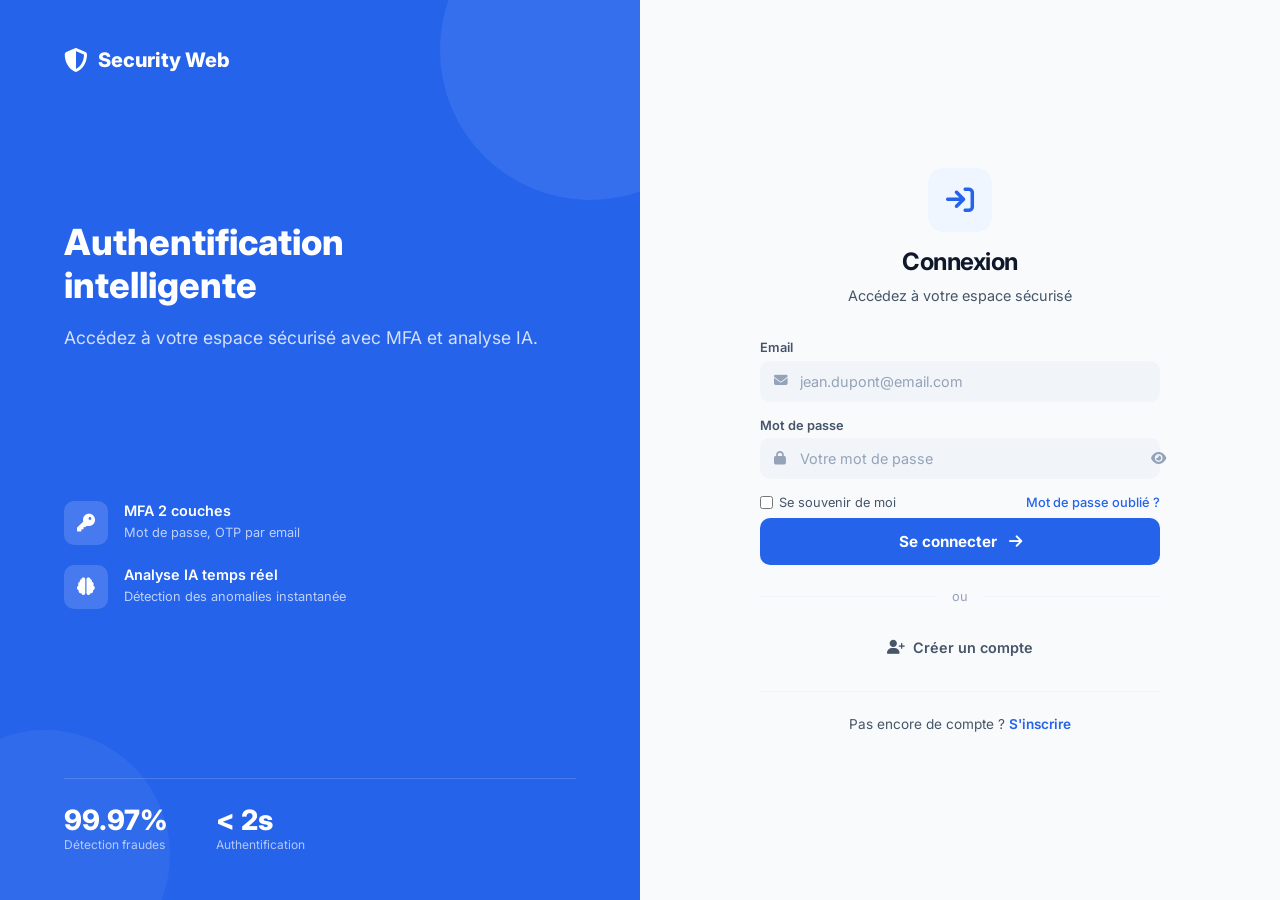
==== ai-analysis.html @ d11c5139 "premier commit" ====
<!DOCTYPE html>
<html lang="fr">
<head>
    <meta charset="UTF-8">
    <meta name="viewport" content="width=device-width, initial-scale=1.0">
    <title>Analyse IA - Security Web</title>
    <link rel="stylesheet" href="css/style.css">
    <link href="https://fonts.googleapis.com/css2?family=Inter:wght@300;400;500;600;700;800&display=swap" rel="stylesheet">
    <link rel="stylesheet" href="https://cdnjs.cloudflare.com/ajax/libs/font-awesome/6.4.0/css/all.min.css">
    <style>
        .main-content{min-height:100vh;background:var(--bg)}
        .page-header{padding:2rem 1.5rem;max-width:1200px;margin:0 auto;display:flex;justify-content:space-between;align-items:flex-start;flex-wrap:wrap;gap:1rem}
        .header-left{flex:1}
        .header-right{display:flex;align-items:center;gap:1rem}
        .page-header h1{font-size:1.75rem;margin-bottom:0.5rem}
        .page-header p{color:var(--text-soft);font-size:0.95rem}
        .user-badge{display:flex;align-items:center;gap:0.5rem;padding:0.5rem 1rem;background:var(--bg-card);border-radius:var(--radius);font-size:0.85rem;color:var(--text-soft)}
        .user-badge i{color:var(--blue-600)}
        .analysis-container{padding:0 1.5rem 2rem;max-width:1200px;margin:0 auto}
        .analysis-grid{display:grid;grid-template-columns:repeat(2,1fr);gap:1.5rem;margin-bottom:2rem}
        .analysis-card{background:var(--bg-card);border-radius:var(--radius-lg);padding:1.5rem;box-shadow:var(--shadow-sm)}
        .analysis-card h3{font-size:1.1rem;margin-bottom:1rem;display:flex;align-items:center;gap:0.5rem}
        .analysis-card h3 i{color:var(--blue-600)}
        .btn-analyze{width:100%;padding:0.75rem;background:var(--blue-600);color:#fff;border:none;border-radius:var(--radius);cursor:pointer;font-weight:600;display:flex;align-items:center;justify-content:center;gap:0.5rem;transition:all 0.2s ease}
        .btn-analyze:hover{background:var(--blue-700)}
        .btn-analyze:disabled{background:var(--text-xs);cursor:not-allowed}
        .results-area{padding:0}
        .empty-state{text-align:center;padding:3rem;color:var(--text-soft)}
        .modal{display:none;position:fixed;top:0;left:0;right:0;bottom:0;background:rgba(0,0,0,0.5);z-index:1000;align-items:center;justify-content:center;padding:1rem}
        .modal.active{display:flex}
        .modal-content{background:var(--bg-card);border-radius:var(--radius-lg);padding:1.5rem;max-width:500px;width:100%;max-height:80vh;overflow-y:auto}
        .modal-header{display:flex;justify-content:space-between;align-items:center;margin-bottom:1rem}
        .modal-header h3{font-size:1.1rem;margin:0}
        .modal-close{background:none;border:none;font-size:1.5rem;cursor:pointer;color:var(--text-soft)}
        .modal-body{white-space:pre-wrap;line-height:1.6;color:var(--text)}
        @media(min-width:769px){
            .modal{display:none}
        }
        .empty-state i{font-size:3rem;margin-bottom:1rem;opacity:0.5}
        .spinner{display:inline-block;width:16px;height:16px;border:2px solid rgba(255,255,255,0.3);border-radius:50%;border-top-color:#fff;animation:spin 1s linear infinite}
        @keyframes spin{to{transform:rotate(360deg)}}
        @media(max-width:768px){
            .page-header{flex-direction:column;align-items:flex-start}
            .header-right{width:100%;justify-content:space-between}
            .analysis-grid{grid-template-columns:1fr}
        }
        @media(max-width:600px){
            .user-badge span{display:none}
        }
    </style>
</head>
<body class="has-nav">

    <nav class="nav">
        <div class="nav-inner">
            <div class="nav-logo">
                <i class="fa-solid fa-shield-halved"></i> Security Web
            </div>
            <div class="nav-links">
                <a href="dashboard.html" class="nav-link" id="nav-dashboard"><i class="fa-solid fa-house"></i> Dashboard</a>
                <a href="auth-logs.html" class="nav-link" id="nav-logs"><i class="fa-solid fa-clock-rotate-left"></i> Logs</a>
                <a href="ai-analysis.html" class="nav-link active" id="nav-ai"><i class="fa-solid fa-brain"></i> Analyse IA</a>
                <a href="profile.html" class="nav-link" id="nav-profile"><i class="fa-solid fa-user-pen"></i> Profil</a>
            </div>
            <div class="nav-user" style="display:flex;align-items:center;gap:1rem;">
                <span class="nav-email" id="navUserEmail"></span>
                <button onclick="logout()" class="btn btn-ghost btn-sm" style="color:var(--red);"><i class="fa-solid fa-arrow-right-from-bracket"></i></button>
            </div>
        </div>
    </nav>

    <main class="main-content">
        <div class="page-header">
            <div class="header-left">
                <h1><i class="fa-solid fa-brain" style="color:var(--blue-600);"></i> Analyse IA</h1>
                <p>Détection d'anomalies et prédictions de menaces par intelligence artificielle</p>
            </div>
            <div class="header-right">
                <div class="user-badge">
                    <i class="fa-solid fa-user"></i>
                    <span id="userEmail"></span>
                </div>
                <a href="dashboard.html" class="btn btn-ghost"><i class="fa-solid fa-arrow-left"></i> Retour</a>
                <button onclick="logout()" class="btn btn-ghost" style="color:#dc2626;"><i class="fa-solid fa-arrow-right-from-bracket"></i> Déconnexion</button>
            </div>
        </div>

        <div class="analysis-container">
            <div class="analysis-grid">
                <div class="analysis-card">
                    <h3><i class="fa-solid fa-chart-line"></i> Analyser les anomalies</h3>
                    <p style="color:var(--text-soft);font-size:0.85rem;margin-bottom:1rem;">Détecte les comportements suspects dans vos activités récentes</p>
                    <button class="btn-analyze" onclick="analyzeAnomalies()" id="btnAnomalies">
                        <i class="fa-solid fa-magnifying-glass"></i> Analyser
                    </button>
                </div>
                <div class="analysis-card">
                    <h3><i class="fa-solid fa-crystal-ball"></i> Prédire les menaces</h3>
                    <p style="color:var(--text-soft);font-size:0.85rem;margin-bottom:1rem;">Prédit les risques potentiels basés sur vos patterns</p>
                    <button class="btn-analyze" onclick="predictThreats()" id="btnThreats">
                        <i class="fa-solid fa-shield-virus"></i> Prédire
                    </button>
                </div>
                <div class="analysis-card">
                    <h3><i class="fa-solid fa-lightbulb"></i> Recommandations</h3>
                    <p style="color:var(--text-soft);font-size:0.85rem;margin-bottom:1rem;">Suggestions IA pour améliorer votre sécurité</p>
                    <button class="btn-analyze" onclick="getRecommendations()" id="btnRecommendations">
                        <i class="fa-solid fa-wand-magic-sparkles"></i> Obtenir
                    </button>
                </div>
            </div>

            <div class="results-area" id="resultsArea">
                <div class="empty-state">
                    <i class="fa-solid fa-robot"></i>
                    <p>Sélectionnez une analyse pour commencer</p>
                </div>
            </div>
        </div>
    </main>

    <script>
        const API_BASE = 'http://localhost:8000';
        const token = localStorage.getItem('token');
        const user = JSON.parse(localStorage.getItem('user') || '{}');
        
        if (!token) {
            window.location.href = 'login.html';
        }

        document.getElementById('userEmail').textContent = user.email || '';

        function logout() {
            localStorage.removeItem('token');
            localStorage.removeItem('user');
            window.location.href = 'login.html';
        }

        async function analyzeAnomalies() {
            await callAIEndpoint('/security/ai/analyze-anomalies', 'btnAnomalies', {
                analysis_type: 'anomalies',
                time_range: '24h',
                filters: {}
            });
        }

        async function predictThreats() {
            await callAIEndpoint('/security/ai/predict-threats', 'btnThreats', {
                analysis_type: 'threats',
                time_range: '24h',
                filters: {}
            });
        }

        async function getRecommendations() {
            await callAIEndpoint('/security/ai/recommendations', 'btnRecommendations', {
                analysis_type: 'recommendations',
                time_range: '24h',
                filters: {}
            });
        }

        async function callAIEndpoint(endpoint, btnId, body) {
            const btn = document.getElementById(btnId);
            const resultsArea = document.getElementById('resultsArea');
            
            btn.disabled = true;
            btn.innerHTML = '<span class="spinner"></span> Analyse...';
            
            resultsArea.innerHTML = `
                <div class="empty-state">
                    <i class="fa-solid fa-spinner fa-spin"></i>
                    <p>Analyse en cours...</p>
                </div>
            `;

            try {
                const response = await fetch(`${API_BASE}${endpoint}`, {
                    method: 'POST',
                    headers: {
                        'Authorization': `Bearer ${token}`,
                        'Content-Type': 'application/json'
                    },
                    body: JSON.stringify(body)
                });

                const data = await response.json();
                console.log('Réponse backend:', data);

                if (!response.ok) {
                    throw new Error(data.detail || 'Erreur lors de l\'analyse');
                }

                displayResults(data);

            } catch (error) {
                resultsArea.innerHTML = `
                    <div class="empty-state">
                        <i class="fa-solid fa-triangle-exclamation"></i>
                        <p>${error.message}</p>
                    </div>
                `;
            }

            btn.disabled = false;
            btn.innerHTML = btnId === 'btnAnomalies' ? '<i class="fa-solid fa-magnifying-glass"></i> Analyser' :
                        btnId === 'btnThreats' ? '<i class="fa-solid fa-shield-virus"></i> Prédire' :
                        '<i class="fa-solid fa-wand-magic-sparkles"></i> Obtenir';
        }

        function displayResults(data) {
            const resultsArea = document.getElementById('resultsArea');
            console.log('Données reçues pour affichage:', data);
            
            // Afficher directement le texte
            let text = '';
            if (typeof data === 'string') {
                text = data;
            } else if (data.analysis || data.result || data.message || data.response) {
                text = data.analysis || data.result || data.message || data.response;
            } else {
                text = JSON.stringify(data, null, 2);
            }
            
            resultsArea.innerHTML = `
                <div style="background:var(--bg-card);border-radius:var(--radius-lg);padding:1.5rem;box-shadow:var(--shadow-sm);margin-top:1.5rem;">
                    <div style="white-space:pre-wrap;line-height:1.6;color:var(--text);">${text}</div>
                </div>
            `;
            
            // Sur mobile, afficher dans un modal
            if (window.innerWidth <= 768) {
                showModal(text);
            }
        }

        function showModal(text) {
            const modal = document.getElementById('resultModal');
            const modalBody = document.getElementById('modalBody');
            modalBody.textContent = text;
            modal.classList.add('active');
        }

        function closeModal() {
            const modal = document.getElementById('resultModal');
            modal.classList.remove('active');
        }

        // Deconnexion avec confirmation
        function confirmLogout() {
            if (confirm('Voulez-vous vraiment vous déconnecter ?')) {
                logout();
            }
        }
    </script>
    <script src="js/nav.js"></script>
    
    <div class="modal" id="resultModal">
        <div class="modal-content">
            <div class="modal-header">
                <h3>Résultat de l'analyse</h3>
                <button class="modal-close" onclick="closeModal()">&times;</button>
            </div>
            <div class="modal-body" id="modalBody"></div>
        </div>
    </div>

    <nav class="bottom-nav">
        <div class="bottom-nav-inner">
            <a href="dashboard.html" class="bottom-nav-item" id="bnav-dashboard"><i class="fa-solid fa-house"></i><span>Accueil</span></a>
            <a href="auth-logs.html" class="bottom-nav-item" id="bnav-logs"><i class="fa-solid fa-clock-rotate-left"></i><span>Logs</span></a>
            <a href="ai-analysis.html" class="bottom-nav-item active" id="bnav-ai"><i class="fa-solid fa-brain"></i><span>IA</span></a>
            <a href="profile.html" class="bottom-nav-item" id="bnav-profile"><i class="fa-solid fa-user"></i><span>Profil</span></a>
            <a href="#" onclick="confirmLogout();return false;" class="bottom-nav-item" style="color:var(--red)"><i class="fa-solid fa-arrow-right-from-bracket"></i><span>Déco</span></a>
        </div>
    </nav>

</body>
</html>
---- css/style.css ----
/* =============================================
   SECURITY WEB — Light Premium, Blue Theme
   ============================================= */
:root {
  --blue-900: #0f172a;
  --blue-800: #1e3a5f;
  --blue-700: #1d4ed8;
  --blue-600: #2563eb;
  --blue-500: #3b82f6;
  --blue-400: #60a5fa;
  --blue-100: #dbeafe;
  --blue-50:  #eff6ff;

  --bg:       #f8fafc;
  --bg-card:  #ffffff;
  --bg-soft:  #f1f5f9;

  --text:     #0f172a;
  --text-soft:#475569;
  --text-xs:  #94a3b8;

  --green:  #059669;
  --red:    #dc2626;
  --amber:  #d97706;
  --green-bg:#ecfdf5;
  --red-bg:  #fef2f2;

  --shadow-sm: 0 1px 3px rgba(0,0,0,0.06);
  --shadow:    0 4px 16px rgba(15,23,42,0.08);
  --shadow-lg: 0 12px 40px rgba(15,23,42,0.12);

  --radius:    10px;
  --radius-lg: 16px;
  --font: 'Inter', system-ui, sans-serif;
  --t: 0.2s ease;
}

*, *::before, *::after { margin:0; padding:0; box-sizing:border-box; }
html { font-size:16px; scroll-behavior:smooth; }
body {
  font-family: var(--font);
  background: var(--bg);
  color: var(--text);
  min-height: 100vh;
  -webkit-font-smoothing: antialiased;
}
a { text-decoration:none; color:inherit; }

/* ── TYPOGRAPHY ── */
h1 { font-size: clamp(2rem,5vw,3.5rem); font-weight:800; line-height:1.15; letter-spacing:-0.02em; color:var(--text); }
h2 { font-size: clamp(1.4rem,3vw,2rem); font-weight:700; line-height:1.2; color:var(--text); }
h3 { font-size:1.15rem; font-weight:600; color:var(--text); }
h4 { font-size:0.95rem; font-weight:600; color:var(--text); }
p  { line-height:1.7; color:var(--text-soft); }
.text-muted  { color:var(--text-xs); }
.text-blue   { color:var(--blue-600); }
.text-green  { color:var(--green); }
.text-red    { color:var(--red); }
.text-amber  { color:var(--amber); }

/* ── LAYOUT ── */
.container    { width:100%; max-width:1200px; margin:0 auto; padding:0 2rem; }
.container-sm { max-width:560px; margin:0 auto; padding:0 1.5rem; }
.section      { padding:5rem 0; }
.section-sm   { padding:3rem 0; }
.grid-2 { display:grid; grid-template-columns:repeat(2,1fr); gap:1.5rem; }
.grid-3 { display:grid; grid-template-columns:repeat(3,1fr); gap:1.5rem; }
.grid-4 { display:grid; grid-template-columns:repeat(4,1fr); gap:1.25rem; }
.flex         { display:flex; }
.flex-center  { display:flex; align-items:center; justify-content:center; }
.flex-between { display:flex; align-items:center; justify-content:space-between; }
.gap-1{gap:0.5rem;} .gap-2{gap:1rem;} .gap-3{gap:1.5rem;} .gap-4{gap:2rem;}

/* ── NAVIGATION (Desktop only) ── */
.nav {
  position:fixed; top:0; left:0; right:0; z-index:200;
  background:var(--bg-card); border-bottom:1px solid #e2e8f0;
  height:64px; box-shadow:var(--shadow-sm);
}
.nav-inner {
  height:100%; display:flex; align-items:center; justify-content:space-between;
  padding:0 2rem; max-width:1400px; margin:0 auto;
}
.nav-logo { display:flex; align-items:center; gap:0.65rem; font-weight:800; font-size:1.1rem; color:var(--text); }
.nav-logo i { color:var(--blue-600); font-size:1.4rem; }
.nav-links { display:flex; align-items:center; gap:0.25rem; }
.nav-link {
  padding:0.5rem 0.9rem; border-radius:var(--radius);
  font-size:0.875rem; font-weight:500; color:var(--text-soft);
  transition:all var(--t);
}
.nav-link:hover { background:var(--blue-50); color:var(--blue-700); }
.nav-link.active { background:var(--blue-50); color:var(--blue-700); font-weight:600; }
.nav-avatar {
  width:36px; height:36px; border-radius:50%;
  background:var(--blue-600); color:#fff;
  display:flex; align-items:center; justify-content:center;
  font-weight:700; font-size:0.85rem; cursor:pointer;
}
.nav-email { font-size:0.85rem; color:var(--text-soft); }

@media(max-width:768px){ .nav { display:none; } }

/* ── BOTTOM NAV (Mobile only) ── */
.bottom-nav {
  display:none; position:fixed; bottom:0; left:0; right:0; z-index:200;
  background:var(--bg-card); border-top:1px solid var(--bg-soft);
  height:70px; box-shadow:0 -4px 20px rgba(0,0,0,0.08);
  padding-bottom:env(safe-area-inset-bottom);
}
.bottom-nav-inner {
  display:flex; align-items:center; justify-content:space-around;
  height:70px; padding:0 0.25rem;
  max-width:500px; margin:0 auto;
}
.bottom-nav-item {
  flex:1; display:flex; flex-direction:column; align-items:center;
  justify-content:center; gap:0.25rem;
  padding:0.4rem 0.15rem;
  min-width:48px; max-width:70px;
  font-size:0.65rem; font-weight:500; color:var(--text-soft);
  transition:all 0.2s ease;
  text-decoration:none; border-radius:10px;
}
.bottom-nav-item i {
  font-size:1.2rem;
  transition:transform 0.2s ease;
}
.bottom-nav-item:hover {
  color:var(--blue-600);
  background:var(--blue-50);
}
.bottom-nav-item:hover i {
  transform:translateY(-2px);
}
.bottom-nav-item.active {
  color:var(--blue-600);
  background:linear-gradient(135deg,var(--blue-50),var(--blue-100));
}
.bottom-nav-item.active i {
  transform:translateY(-1px);
}
@media(max-width:900px){ .bottom-nav { display:flex; } }
@media(max-width:480px){
  .bottom-nav{ height:64px; }
  .bottom-nav-inner{ height:64px; padding:0 0.15rem; }
  .bottom-nav-item{ min-width:44px; padding:0.35rem 0.1rem; font-size:0.6rem; gap:0.2rem; }
  .bottom-nav-item i{ font-size:1.1rem; }
}

/* ── BUTTONS ── */
.btn {
  display:inline-flex; align-items:center; gap:0.5rem;
  padding:0.7rem 1.4rem; border-radius:var(--radius);
  font-size:0.9rem; font-weight:600; cursor:pointer; border:none;
  transition:all var(--t); font-family:var(--font);
}
.btn-lg { padding:1rem 2rem; font-size:1rem; }
.btn-sm { padding:0.45rem 0.9rem; font-size:0.8rem; }
.btn-blue  { background:var(--blue-600); color:#fff; box-shadow:var(--shadow-sm); }
.btn-blue:hover { background:var(--blue-700); transform:translateY(-1px); box-shadow:var(--shadow); }
.btn-soft  { background:var(--blue-50); color:var(--blue-700); }
.btn-soft:hover { background:var(--blue-100); }
.btn-ghost { background:transparent; color:var(--text-soft); }
.btn-ghost:hover { background:var(--bg-soft); color:var(--text); }
.btn-dark  { background:var(--text); color:#fff; }
.btn-dark:hover { background:var(--blue-900); transform:translateY(-1px); }
.btn-green { background:var(--green); color:#fff; }
.btn-green:hover { opacity:0.9; transform:translateY(-1px); }
.btn-red   { background:var(--red); color:#fff; }
.btn:disabled { opacity:0.45; cursor:not-allowed; transform:none!important; }

/* ── CARDS ── */
.card {
  background:var(--bg-card); border-radius:var(--radius-lg);
  padding:1.5rem; box-shadow:var(--shadow-sm);
}
.card-blue {
  background:var(--blue-600); border-radius:var(--radius-lg);
  padding:1.5rem; color:#fff;
}
.card-soft {
  background:var(--bg-soft); border-radius:var(--radius-lg); padding:1.5rem;
}
.card-header {
  display:flex; align-items:center; justify-content:space-between;
  margin-bottom:1.25rem;
}
.card-title { font-size:0.95rem; font-weight:600; color:var(--text); }

/* ── BADGE ── */
.badge {
  display:inline-flex; align-items:center; gap:0.35rem;
  padding:0.3rem 0.75rem; border-radius:100px;
  font-size:0.72rem; font-weight:600;
  background:var(--bg-soft); color:var(--text-soft);
}
.badge-blue  { background:var(--blue-50); color:var(--blue-700); }
.badge-green { background:var(--green-bg); color:var(--green); }
.badge-red   { background:var(--red-bg); color:var(--red); }
.badge-amber { background:#fffbeb; color:var(--amber); }
.dot-live { width:6px; height:6px; border-radius:50%; background:var(--green); display:inline-block; animation:pdot 2s infinite; }
@keyframes pdot { 0%,100%{opacity:1} 50%{opacity:0.3} }

/* ── FORMS ── */
.form-group { margin-bottom:1.25rem; }
.form-label { display:block; font-size:0.82rem; font-weight:600; color:var(--text-soft); margin-bottom:0.45rem; }
.input-wrap { position:relative; }
.input-wrap i { position:absolute; left:0.9rem; top:50%; transform:translateY(-50%); color:var(--text-xs); font-size:0.9rem; }
.form-input {
  width:100%; padding:0.85rem 1rem 0.85rem 2.6rem;
  background:var(--bg-soft); color:var(--text);
  border:none; border-radius:var(--radius);
  font-size:0.95rem; font-family:var(--font);
  transition:all var(--t);
}
.form-input.no-icon { padding-left:1rem; }
.form-input.with-eye { padding-right:2.8rem; }
.password-toggle {
  position:absolute; right:0.9rem; top:50%; transform:translateY(-50%);
  background:none; border:none; color:var(--text-xs); cursor:pointer;
  font-size:1rem; padding:0.25rem; display:flex; align-items:center; justify-content:center;
  transition:color var(--t);
}
.password-toggle:hover { color:var(--blue-600); }
.form-input:focus { outline:none; background:var(--bg-card); box-shadow:0 0 0 2.5px var(--blue-500); }
.form-input::placeholder { color:var(--text-xs); }
.btn-submit {
  width:100%; padding:1rem; background:var(--blue-600); color:#fff;
  border:none; border-radius:var(--radius); font-size:1rem; font-weight:700;
  cursor:pointer; display:flex; align-items:center; justify-content:center;
  gap:0.75rem; transition:all var(--t); font-family:var(--font);
}
.btn-submit:hover:not(:disabled) { background:var(--blue-700); transform:translateY(-1px); box-shadow:var(--shadow); }
.btn-submit:disabled { opacity:0.45; cursor:not-allowed; transform:none; }

/* ── ALERTS ── */
.alert {
  display:flex; align-items:center; gap:0.75rem;
  padding:0.9rem 1.1rem; border-radius:var(--radius);
  font-size:0.875rem; font-weight:500; margin-bottom:1rem;
}
.alert-error   { background:var(--red-bg); color:var(--red); }
.alert-success { background:var(--green-bg); color:var(--green); }
.alert-info    { background:var(--blue-50); color:var(--blue-700); }

/* ── STEPS ── */
.steps { display:flex; gap:0.5rem; margin-bottom:2rem; }
.step { flex:1; height:4px; background:var(--bg-soft); border-radius:100px; transition:background var(--t); }
.step.active    { background:var(--blue-600); }
.step.completed { background:var(--green); }

/* ── STATS ── */
.stat-num   { font-size:2.25rem; font-weight:800; color:var(--text); line-height:1; }
.stat-label { font-size:0.75rem; font-weight:600; color:var(--text-xs); text-transform:uppercase; letter-spacing:0.05em; margin-top:0.35rem; }

/* ── PROGRESS ── */
.progress-bar  { height:6px; background:var(--bg-soft); border-radius:100px; overflow:hidden; }
.progress-fill { height:100%; border-radius:100px; background:var(--blue-600); transition:width 0.6s ease; }
.progress-fill.green { background:var(--green); }
.progress-fill.amber { background:var(--amber); }
.progress-fill.red   { background:var(--red); }

/* ── TABLE ── */
.table-wrap { overflow-x:auto; border-radius:var(--radius-lg); background:var(--bg-card); box-shadow:var(--shadow-sm); }
table { width:100%; border-collapse:collapse; }
th { padding:0.75rem 1.25rem; text-align:left; font-size:0.72rem; font-weight:700; color:var(--text-xs); text-transform:uppercase; letter-spacing:0.06em; background:var(--bg-soft); }
td { padding:1rem 1.25rem; font-size:0.875rem; color:var(--text-soft); }
tbody tr { border-bottom:1px solid var(--bg-soft); }
tbody tr:hover { background:var(--blue-50); }
tbody tr:last-child { border-bottom:none; }


/* ── ICON BOX ── */
.icon-box {
  width:44px; height:44px; border-radius:var(--radius);
  display:flex; align-items:center; justify-content:center;
  font-size:1.1rem; flex-shrink:0;
}
.ib-blue  { background:var(--blue-50); color:var(--blue-600); }
.ib-green { background:var(--green-bg); color:var(--green); }
.ib-red   { background:var(--red-bg); color:var(--red); }
.ib-amber { background:#fffbeb; color:var(--amber); }

/* ── DIVIDER ── */
.divider { height:1px; background:var(--bg-soft); margin:1.5rem 0; }

/* ── AUTH SPLIT LAYOUT ── */
.auth-layout {
  min-height:100vh; display:grid;
  grid-template-columns:1fr 1fr;
}
.auth-left {
  background:var(--blue-600); padding:4rem;
  display:flex; flex-direction:column; justify-content:space-between;
  position:relative; overflow:hidden;
}
.auth-left-deco {
  position:absolute; top:-80px; right:-80px;
  width:340px; height:340px; border-radius:50%;
  background:rgba(255,255,255,0.07);
}
.auth-left-deco2 {
  position:absolute; bottom:-60px; left:-60px;
  width:260px; height:260px; border-radius:50%;
  background:rgba(255,255,255,0.05);
}
.auth-left-content { position:relative; z-index:1; color:#fff; }
.auth-left-logo { display:flex; align-items:center; gap:0.65rem; font-weight:800; font-size:1.25rem; color:#fff; margin-bottom:3rem; }
.auth-left-logo i { font-size:1.5rem; opacity:0.9; }
.auth-left h2 { color:#fff; margin-bottom:1rem; }
.auth-left p  { color:rgba(255,255,255,0.75); margin-bottom:2.5rem; }
.auth-feat { display:flex; align-items:center; gap:1rem; margin-bottom:1.5rem; }
.auth-feat-icon {
  width:42px; height:42px; border-radius:var(--radius);
  background:rgba(255,255,255,0.15); flex-shrink:0;
  display:flex; align-items:center; justify-content:center; font-size:1.1rem; color:#fff;
}
.auth-feat-text h4 { color:#fff; margin-bottom:0.2rem; font-size:0.9rem; }
.auth-feat-text p  { color:rgba(255,255,255,0.65); font-size:0.82rem; margin:0; }
.auth-left-stats { display:flex; gap:2rem; padding-top:2rem; border-top:1px solid rgba(255,255,255,0.15); position:relative; z-index:1; }
.auth-left-stat .num { font-size:1.75rem; font-weight:800; color:#fff; }
.auth-left-stat .lbl { font-size:0.75rem; color:rgba(255,255,255,0.65); }

.auth-right {
  display:flex; align-items:center; justify-content:center;
  padding:3rem 4rem; background:var(--bg);
}
.auth-form-box { width:100%; max-width:420px; }
.auth-form-title { font-size:1.75rem; font-weight:800; margin-bottom:0.4rem; }
.auth-form-sub   { color:var(--text-soft); font-size:0.9rem; margin-bottom:2rem; }
.auth-footer-link { text-align:center; margin-top:1.5rem; font-size:0.875rem; color:var(--text-soft); }
.auth-footer-link a { color:var(--blue-600); font-weight:600; }
.auth-footer-link a:hover { text-decoration:underline; }

@media(max-width:768px) {
  .auth-layout { grid-template-columns:1fr; }
  .auth-left { display:none; }
  .auth-right { padding:2rem 1.5rem; padding-bottom:5rem; min-height:100vh; align-items:flex-start; padding-top:3rem; }
}

/* ── PAGE LAYOUT ── */
.page-wrap { padding-top:64px; min-height:100vh; background:var(--bg); }
@media(max-width:768px) { .page-wrap { padding-top:0; padding-bottom:64px; } }

.page-header { background:var(--bg-card); padding:2rem; box-shadow:var(--shadow-sm); }
.page-body   { padding:2rem; max-width:1400px; margin:0 auto; }

@media(max-width:768px) {
  .page-header { padding:1.25rem; }
  .page-body   { padding:1rem; }
  .grid-2,.grid-3,.grid-4 { grid-template-columns:1fr; }
}

/* ── SPINNER ── */
.spinner {
  display:inline-block; width:1rem; height:1rem;
  border:2px solid rgba(255,255,255,0.3);
  border-top-color:#fff; border-radius:50%;
  animation:spin 0.7s linear infinite;
}
@keyframes spin { to{transform:rotate(360deg);} }

/* ── UTILS ── */
.mt-1{margin-top:0.5rem;} .mt-2{margin-top:1rem;} .mt-3{margin-top:1.5rem;} .mt-4{margin-top:2rem;}
.mb-1{margin-bottom:0.5rem;} .mb-2{margin-bottom:1rem;} .mb-3{margin-bottom:1.5rem;} .mb-4{margin-bottom:2rem;}
.text-center{text-align:center;} .text-right{text-align:right;}
.w-full{width:100%;}
.hidden{display:none!important;}
.rounded{border-radius:var(--radius);}
.rounded-lg{border-radius:var(--radius-lg);}

/* ── NAVIGATION RESPONSIVE ── */
body.has-nav { padding-top: 64px; padding-bottom: 0; }

/* Navigation Desktop (Top) */
.nav-desktop {
  display: block;
  position: fixed;
  top: 0;
  left: 0;
  right: 0;
  height: 64px;
  background: var(--bg-card);
  border-bottom: 1px solid var(--bg-soft);
  box-shadow: var(--shadow-sm);
  z-index: 1000;
}

.nav-container {
  max-width: 1200px;
  margin: 0 auto;
  height: 100%;
  display: flex;
  align-items: center;
  justify-content: space-between;
  padding: 0 1.5rem;
}

.nav-brand {
  display: flex;
  align-items: center;
  gap: 0.5rem;
  font-weight: 700;
  font-size: 1.1rem;
  color: var(--blue-600);
}

.nav-brand i { font-size: 1.25rem; }

.nav-links {
  display: flex;
  align-items: center;
  gap: 0.25rem;
}

.nav-link {
  display: flex;
  align-items: center;
  gap: 0.5rem;
  padding: 0.5rem 1rem;
  border-radius: var(--radius);
  font-size: 0.9rem;
  font-weight: 500;
  color: var(--text-soft);
  transition: all var(--t);
}

.nav-link:hover {
  background: var(--blue-50);
  color: var(--blue-600);
}

.nav-link.active {
  background: var(--blue-50);
  color: var(--blue-600);
}

.nav-logout {
  display: flex;
  align-items: center;
  justify-content: center;
  width: 40px;
  height: 40px;
  border-radius: var(--radius);
  background: transparent;
  border: none;
  color: var(--red);
  cursor: pointer;
  transition: all var(--t);
}

.nav-logout:hover { background: var(--red-bg); }

/* Navigation Mobile (Bottom) */
.nav-mobile {
  display: none;
  position: fixed;
  bottom: 0;
  left: 0;
  right: 0;
  height: 70px;
  background: var(--bg-card);
  border-top: 1px solid var(--bg-soft);
  box-shadow: 0 -2px 10px rgba(0,0,0,0.08);
  z-index: 1000;
  justify-content: space-around;
  align-items: center;
  padding: 0 0.5rem;
}

.nav-item {
  display: flex;
  flex-direction: column;
  align-items: center;
  justify-content: center;
  gap: 0.25rem;
  padding: 0.5rem;
  min-width: 60px;
  border-radius: var(--radius);
  color: var(--text-soft);
  font-size: 0.7rem;
  font-weight: 500;
  background: transparent;
  border: none;
  cursor: pointer;
  transition: all var(--t);
}

.nav-item i { font-size: 1.25rem; }

.nav-item:hover { color: var(--blue-600); }

.nav-item.active {
  color: var(--blue-600);
}

/* Responsive */
@media (max-width: 900px) {
  .nav-desktop { display: none; }
  .nav-mobile { display: flex; }
  body.has-nav { padding-top: 0; padding-bottom: 80px; }
}

/* =============================================
   MOBILE NAVIGATION MODERNE
   ============================================= */
.mobile-nav-item {
  display: flex;
  flex-direction: column;
  align-items: center;
  justify-content: center;
  gap: 0.3rem;
  padding: 0.6rem 0.5rem;
  min-width: 64px;
  border-radius: 12px;
  color: var(--text-soft);
  font-size: 0.7rem;
  font-weight: 500;
  background: transparent;
  border: none;
  cursor: pointer;
  transition: all 0.2s ease;
  text-decoration: none;
}

.mobile-nav-item i {
  font-size: 1.3rem;
  transition: transform 0.2s ease;
}

.mobile-nav-item:hover {
  color: var(--blue-600);
  background: var(--blue-50);
}

.mobile-nav-item:hover i {
  transform: translateY(-2px);
}

.mobile-nav-item.active {
  color: var(--blue-600);
  background: linear-gradient(135deg, var(--blue-50), var(--blue-100));
}

.mobile-nav-item.active i {
  transform: translateY(-1px);
}

/* Safe area pour iPhone */
@supports (padding-bottom: env(safe-area-inset-bottom)) {
  .nav-mobile {
    padding-bottom: env(safe-area-inset-bottom);
    height: calc(70px + env(safe-area-inset-bottom));
  }
  body.has-nav { padding-bottom: calc(80px + env(safe-area-inset-bottom)); }
}

/* =============================================
   MOBILE CONTENT PADDING
   ============================================= */
@media (max-width: 768px) {
  .container { padding: 0 1rem; }
  .container-sm { padding: 0 1rem; }

  /* Auth pages mobile padding */
  .auth-split-right {
    padding: 1.5rem !important;
    padding-bottom: 100px !important;
  }

  /* Dashboard mobile */
  .dashboard-header {
    padding: 1.25rem 1rem !important;
  }

  .stats-band-inner {
    padding: 0 0.75rem !important;
    gap: 0.5rem !important;
  }

  .dashboard-section {
    padding: 1.25rem 1rem !important;
  }

  /* Analysis mobile */
  .page-header {
    padding: 1.25rem 1rem !important;
  }

  .analysis-container {
    padding: 0 1rem 1.5rem !important;
  }

  /* Logs mobile */
  .logs-container {
    padding: 0 1rem 1.5rem !important;
  }

  /* Profile mobile */
  .hero {
    padding: 1rem !important;
    padding-bottom: 100px !important;
  }

  .hero-inner {
    padding: 0.5rem !important;
  }

  /* Cards spacing mobile */
  .card {
    padding: 1rem !important;
  }

  .card-icon {
    width: 40px !important;
    height: 40px !important;
    font-size: 1rem !important;
  }

  /* Table mobile */
  .logs-table th,
  .logs-table td {
    padding: 0.75rem 0.5rem !important;
    font-size: 0.8rem !important;
  }

  /* Form inputs mobile */
  .form-input {
    padding: 0.75rem 1rem 0.75rem 2.4rem !important;
    font-size: 16px !important; /* Prevent zoom on iOS */
  }

  /* Buttons mobile */
  .btn {
    padding: 0.65rem 1.2rem !important;
  }

  .btn-lg {
    padding: 0.85rem 1.5rem !important;
  }

}

/* =============================================
   AUTH PAGES MOBILE IMPROVEMENTS
   ============================================= */
@media (max-width: 900px) {
  .auth-split {
    grid-template-columns: 1fr;
  }

  .auth-split-left {
    display: none;
  }

  .auth-split-right {
    padding: 1.5rem;
    min-height: 100vh;
    align-items: flex-start;
    padding-top: 2rem;
    padding-bottom: 100px;
  }

  .auth-box {
    max-width: 100%;
    width: 100%;
  }

  /* Show compact header on mobile auth */
  .mobile-auth-header {
    display: flex !important;
    align-items: center;
    gap: 0.75rem;
    margin-bottom: 1.5rem;
    padding-bottom: 1rem;
    border-bottom: 1px solid var(--bg-soft);
  }

  .mobile-auth-header i {
    width: 40px;
    height: 40px;
    border-radius: var(--radius);
    background: var(--blue-600);
    color: #fff;
    display: flex;
    align-items: center;
    justify-content: center;
    font-size: 1.1rem;
  }

  .mobile-auth-header h2 {
    font-size: 1.25rem;
    font-weight: 700;
    color: var(--text);
  }
}

@media (max-width: 480px) {
  .auth-split-right {
    padding: 1rem;
    padding-top: 1.5rem;
  }

  .auth-box-header {
    margin-bottom: 1.5rem;
  }

  .auth-box-header i {
    width: 56px;
    height: 56px;
    font-size: 1.5rem;
  }

  .auth-box-header h1 {
    font-size: 1.25rem;
  }

  .otp-input {
    width: 42px !important;
    height: 52px !important;
    font-size: 1.25rem !important;
  }

  .otp-inputs {
    gap: 0.5rem !important;
  }
}
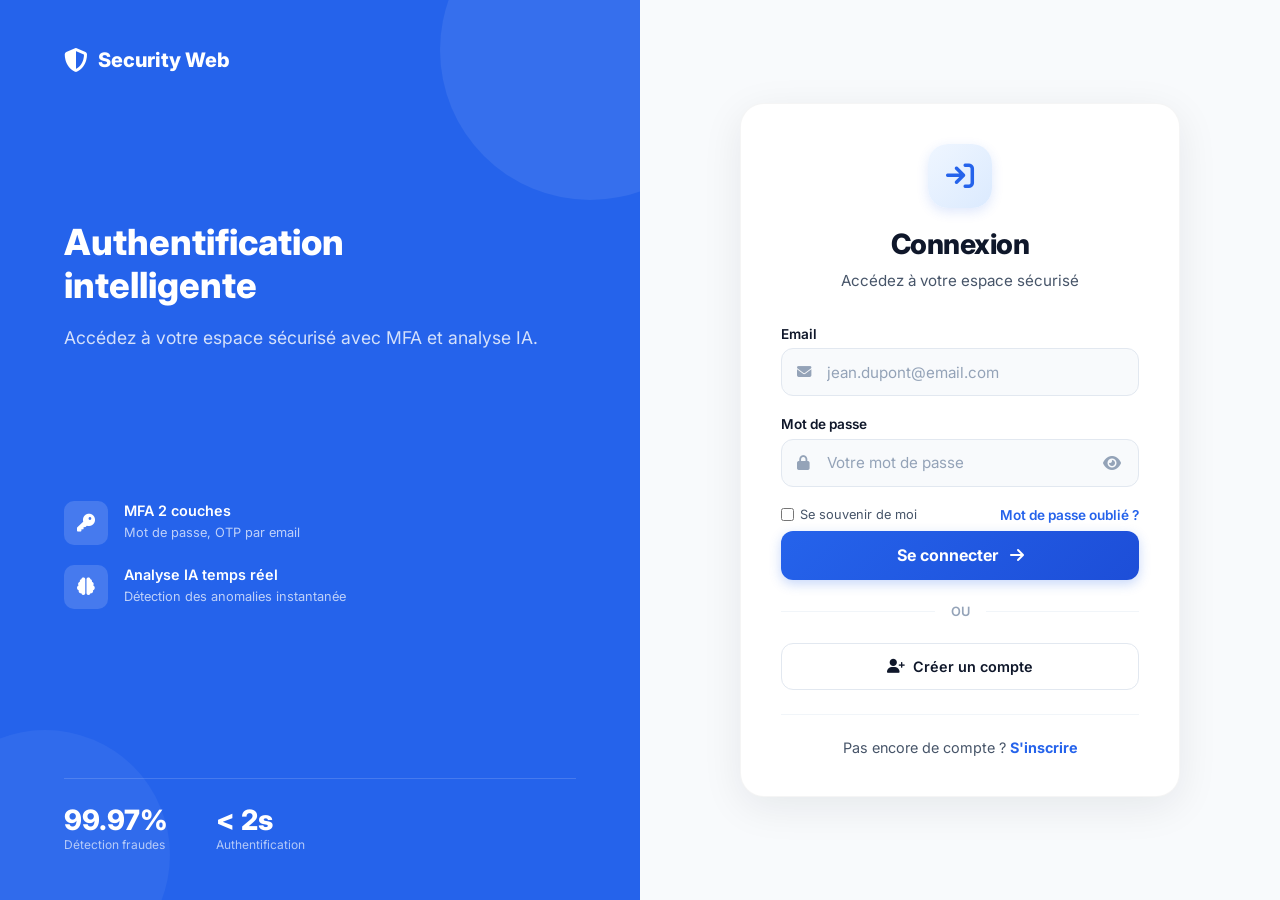
==== commit 515c83e8: "Mise à jour sécurité bancaire" ====
--- a/ai-analysis.html
+++ b/ai-analysis.html
@@ -3,59 +3,74 @@
 <head>
     <meta charset="UTF-8">
     <meta name="viewport" content="width=device-width, initial-scale=1.0">
-    <title>Analyse IA - Security Web</title>
+    <title>Analyse IA — Security Web</title>
     <link rel="stylesheet" href="css/style.css">
     <link href="https://fonts.googleapis.com/css2?family=Inter:wght@300;400;500;600;700;800&display=swap" rel="stylesheet">
     <link rel="stylesheet" href="https://cdnjs.cloudflare.com/ajax/libs/font-awesome/6.4.0/css/all.min.css">
     <style>
-        .main-content{min-height:100vh;background:var(--bg)}
-        .page-header{padding:2rem 1.5rem;max-width:1200px;margin:0 auto;display:flex;justify-content:space-between;align-items:flex-start;flex-wrap:wrap;gap:1rem}
-        .header-left{flex:1}
-        .header-right{display:flex;align-items:center;gap:1rem}
-        .page-header h1{font-size:1.75rem;margin-bottom:0.5rem}
-        .page-header p{color:var(--text-soft);font-size:0.95rem}
-        .user-badge{display:flex;align-items:center;gap:0.5rem;padding:0.5rem 1rem;background:var(--bg-card);border-radius:var(--radius);font-size:0.85rem;color:var(--text-soft)}
+        .main-content{min-height:100vh;background:transparent;position:relative;z-index:2}
+        .security-bg{position:fixed;top:0;left:0;right:0;bottom:0;pointer-events:none;z-index:1;overflow:hidden;background:var(--bg)}
+        .security-icon{position:absolute;opacity:0.08;color:var(--blue-600);animation:float 20s infinite ease-in-out}
+        .security-icon:nth-child(1){top:10%;left:5%;font-size:4rem;animation-delay:0s}
+        .security-icon:nth-child(2){top:20%;right:10%;font-size:3rem;animation-delay:3s}
+        .security-icon:nth-child(3){top:40%;left:15%;font-size:5rem;animation-delay:6s}
+        .security-icon:nth-child(4){top:60%;right:5%;font-size:3.5rem;animation-delay:9s}
+        .security-icon:nth-child(5){top:75%;left:8%;font-size:4.5rem;animation-delay:12s}
+        .security-icon:nth-child(6){top:30%;left:50%;font-size:2.5rem;animation-delay:15s}
+        .security-icon:nth-child(7){top:85%;right:20%;font-size:3rem;animation-delay:18s}
+        .security-icon:nth-child(8){top:50%;left:80%;font-size:4rem;animation-delay:5s}
+        @keyframes float{0%,100%{transform:translateY(0) rotate(0deg)}50%{transform:translateY(-20px) rotate(5deg)}25%{transform:translateX(10px) rotate(-3deg)}75%{transform:translateX(-10px) rotate(3deg)}}
+        .page-header{padding:1.75rem 1.5rem 1.25rem;max-width:1200px;margin:0 auto;display:flex;justify-content:space-between;align-items:flex-start;flex-wrap:wrap;gap:1rem;position:relative;z-index:2}
+        .header-left{flex:1;min-width:0}
+        .header-right{display:flex;align-items:center;gap:0.75rem;flex-wrap:wrap}
+        .page-chip{display:inline-flex;align-items:center;gap:0.4rem;font-size:0.72rem;font-weight:700;color:var(--blue-600);text-transform:uppercase;letter-spacing:0.1em;background:var(--blue-50);padding:0.3rem 0.75rem;border-radius:20px;margin-bottom:0.5rem}
+        .page-chip::before{content:"";width:5px;height:5px;background:var(--blue-600);border-radius:50%}
+        .page-header h1{font-size:1.7rem;font-weight:800;margin-bottom:0.2rem;color:var(--text)}
+        .page-header .subtitle{color:var(--text-soft);font-size:0.9rem;margin:0}
+        .user-badge{display:flex;align-items:center;gap:0.5rem;padding:0.5rem 1rem;background:#fff;border-radius:50px;font-size:0.85rem;color:var(--text-soft);font-weight:600;box-shadow:0 2px 10px rgba(0,0,0,0.06);border:1px solid rgba(0,0,0,0.05)}
         .user-badge i{color:var(--blue-600)}
         .analysis-container{padding:0 1.5rem 2rem;max-width:1200px;margin:0 auto}
-        .analysis-grid{display:grid;grid-template-columns:repeat(2,1fr);gap:1.5rem;margin-bottom:2rem}
-        .analysis-card{background:var(--bg-card);border-radius:var(--radius-lg);padding:1.5rem;box-shadow:var(--shadow-sm)}
-        .analysis-card h3{font-size:1.1rem;margin-bottom:1rem;display:flex;align-items:center;gap:0.5rem}
-        .analysis-card h3 i{color:var(--blue-600)}
-        .btn-analyze{width:100%;padding:0.75rem;background:var(--blue-600);color:#fff;border:none;border-radius:var(--radius);cursor:pointer;font-weight:600;display:flex;align-items:center;justify-content:center;gap:0.5rem;transition:all 0.2s ease}
-        .btn-analyze:hover{background:var(--blue-700)}
-        .btn-analyze:disabled{background:var(--text-xs);cursor:not-allowed}
-        .results-area{padding:0}
-        .empty-state{text-align:center;padding:3rem;color:var(--text-soft)}
+        .analysis-grid{display:grid;grid-template-columns:repeat(3,1fr);gap:1.1rem;margin-bottom:2rem}
+        .analysis-card{background:#fff;border-radius:20px;padding:1.5rem;box-shadow:0 4px 20px rgba(15,23,42,0.05);border:1px solid rgba(0,0,0,0.04);transition:all 0.25s ease;position:relative;overflow:hidden;z-index:1}
+        .card-watermark{position:absolute;bottom:-10px;right:-10px;font-size:4rem;opacity:0.04;transform:rotate(-15deg);pointer-events:none;z-index:0;color:var(--blue-600)}
+        .analysis-card::after{content:"";position:absolute;top:0;left:0;right:0;height:3px;background:linear-gradient(90deg,var(--blue-500),var(--blue-600));transform:scaleX(0);transform-origin:left;transition:transform 0.3s ease;z-index:2}
+        .analysis-card:hover{box-shadow:0 12px 36px rgba(15,23,42,0.1);transform:translateY(-3px);border-color:var(--blue-200)}
+        .analysis-card:hover::after{transform:scaleX(1)}
+        .card-icon-wrap{width:52px;height:52px;border-radius:14px;background:linear-gradient(135deg,var(--blue-50),var(--blue-100));color:var(--blue-600);display:flex;align-items:center;justify-content:center;font-size:1.25rem;margin-bottom:1rem;box-shadow:0 4px 12px rgba(37,99,235,0.1)}
+        .analysis-card h3{font-size:1rem;font-weight:700;color:var(--blue-900);margin-bottom:0.4rem}
+        .analysis-card p{font-size:0.85rem;color:var(--text-soft);margin-bottom:1.25rem;line-height:1.5}
+        .btn-analyze{width:100%;padding:0.75rem;background:linear-gradient(135deg,var(--blue-600),var(--blue-700));color:#fff;border:none;border-radius:12px;cursor:pointer;font-weight:700;font-size:0.9rem;display:flex;align-items:center;justify-content:center;gap:0.5rem;transition:all 0.2s ease;box-shadow:0 4px 12px rgba(37,99,235,0.2)}
+        .btn-analyze:hover{transform:translateY(-2px);box-shadow:0 6px 16px rgba(37,99,235,0.35)}
+        .btn-analyze:disabled{background:#94a3b8;cursor:not-allowed;box-shadow:none;transform:none}
+        .results-area{margin-top:0.5rem}
+        .result-card{background:#fff;border-radius:20px;padding:1.5rem;box-shadow:0 4px 20px rgba(15,23,42,0.05);border:1px solid rgba(0,0,0,0.04)}
+        .result-card-header{display:flex;align-items:center;gap:0.75rem;margin-bottom:1rem;padding-bottom:0.75rem;border-bottom:1px solid rgba(0,0,0,0.05)}
+        .result-card-header i{color:var(--blue-600);font-size:1.1rem}
+        .result-card-header h4{font-size:1rem;font-weight:700;color:var(--blue-900);margin:0}
+        .result-text{white-space:pre-wrap;line-height:1.7;color:var(--text);font-size:0.9rem}
+        .empty-state{text-align:center;padding:3rem 1rem;color:var(--text-soft);background:#fff;border-radius:20px;box-shadow:0 4px 20px rgba(15,23,42,0.05);border:1px solid rgba(0,0,0,0.04)}
+        .empty-state i{font-size:2.5rem;margin-bottom:1rem;opacity:0.4;display:block;color:var(--blue-400)}
+        .empty-state p{font-size:0.95rem;font-weight:500}
+        .spinner{display:inline-block;width:15px;height:15px;border:2px solid rgba(255,255,255,0.3);border-radius:50%;border-top-color:#fff;animation:spin 1s linear infinite}
+        @keyframes spin{to{transform:rotate(360deg)}}
         .modal{display:none;position:fixed;top:0;left:0;right:0;bottom:0;background:rgba(0,0,0,0.5);z-index:1000;align-items:center;justify-content:center;padding:1rem}
         .modal.active{display:flex}
-        .modal-content{background:var(--bg-card);border-radius:var(--radius-lg);padding:1.5rem;max-width:500px;width:100%;max-height:80vh;overflow-y:auto}
-        .modal-header{display:flex;justify-content:space-between;align-items:center;margin-bottom:1rem}
-        .modal-header h3{font-size:1.1rem;margin:0}
-        .modal-close{background:none;border:none;font-size:1.5rem;cursor:pointer;color:var(--text-soft)}
-        .modal-body{white-space:pre-wrap;line-height:1.6;color:var(--text)}
-        @media(min-width:769px){
-            .modal{display:none}
-        }
-        .empty-state i{font-size:3rem;margin-bottom:1rem;opacity:0.5}
-        .spinner{display:inline-block;width:16px;height:16px;border:2px solid rgba(255,255,255,0.3);border-radius:50%;border-top-color:#fff;animation:spin 1s linear infinite}
-        @keyframes spin{to{transform:rotate(360deg)}}
-        @media(max-width:768px){
-            .page-header{flex-direction:column;align-items:flex-start}
-            .header-right{width:100%;justify-content:space-between}
-            .analysis-grid{grid-template-columns:1fr}
-        }
-        @media(max-width:600px){
-            .user-badge span{display:none}
-        }
+        .modal-content{background:#fff;border-radius:20px;padding:1.5rem;max-width:500px;width:100%;max-height:80vh;overflow-y:auto;box-shadow:0 20px 60px rgba(0,0,0,0.2)}
+        .modal-header{display:flex;justify-content:space-between;align-items:center;margin-bottom:1rem;padding-bottom:0.75rem;border-bottom:1px solid rgba(0,0,0,0.06)}
+        .modal-header h3{font-size:1.05rem;font-weight:700;margin:0;color:var(--blue-900)}
+        .modal-close{background:none;border:none;font-size:1.4rem;cursor:pointer;color:var(--text-soft);width:32px;height:32px;display:flex;align-items:center;justify-content:center;border-radius:8px}
+        .modal-close:hover{background:var(--bg-soft)}
+        .modal-body{white-space:pre-wrap;line-height:1.7;color:var(--text);font-size:0.88rem}
+        @media(max-width:900px){.analysis-grid{grid-template-columns:1fr 1fr}}
+        @media(max-width:768px){.page-header{flex-direction:column;padding:1.25rem 1rem}.header-right{width:100%;justify-content:space-between}.analysis-grid{grid-template-columns:1fr}}
+        @media(max-width:600px){.analysis-container{padding:0 1rem 1.5rem}.user-badge span{display:inline}}
     </style>
 </head>
 <body class="has-nav">
 
     <nav class="nav">
         <div class="nav-inner">
-            <div class="nav-logo">
-                <i class="fa-solid fa-shield-halved"></i> Security Web
-            </div>
+            <div class="nav-logo"><i class="fa-solid fa-shield-halved"></i> Security Web</div>
             <div class="nav-links">
                 <a href="dashboard.html" class="nav-link" id="nav-dashboard"><i class="fa-solid fa-house"></i> Dashboard</a>
                 <a href="auth-logs.html" class="nav-link" id="nav-logs"><i class="fa-solid fa-clock-rotate-left"></i> Logs</a>
@@ -69,41 +84,55 @@
         </div>
     </nav>
 
+    <div class="security-bg">
+        <i class="fa-solid fa-shield-halved security-icon"></i>
+        <i class="fa-solid fa-lock security-icon"></i>
+        <i class="fa-solid fa-key security-icon"></i>
+        <i class="fa-solid fa-fingerprint security-icon"></i>
+        <i class="fa-solid fa-user-shield security-icon"></i>
+        <i class="fa-solid fa-shield-virus security-icon"></i>
+        <i class="fa-solid fa-file-shield security-icon"></i>
+        <i class="fa-solid fa-server security-icon"></i>
+    </div>
     <main class="main-content">
         <div class="page-header">
             <div class="header-left">
-                <h1><i class="fa-solid fa-brain" style="color:var(--blue-600);"></i> Analyse IA</h1>
-                <p>Détection d'anomalies et prédictions de menaces par intelligence artificielle</p>
+                <div class="page-chip">Intelligence Artificielle</div>
+                <h1><i class="fa-solid fa-brain" style="color:var(--blue-600);font-size:1.4rem;"></i> Analyse IA</h1>
+                <p class="subtitle">Détection d'anomalies et prédictions de menaces par intelligence artificielle</p>
             </div>
             <div class="header-right">
-                <div class="user-badge">
-                    <i class="fa-solid fa-user"></i>
-                    <span id="userEmail"></span>
-                </div>
+                <div class="user-badge"><i class="fa-solid fa-user"></i><span id="userEmail"></span></div>
                 <a href="dashboard.html" class="btn btn-ghost"><i class="fa-solid fa-arrow-left"></i> Retour</a>
-                <button onclick="logout()" class="btn btn-ghost" style="color:#dc2626;"><i class="fa-solid fa-arrow-right-from-bracket"></i> Déconnexion</button>
+                <button onclick="logout()" class="btn btn-ghost" style="color:#dc2626;"><i class="fa-solid fa-arrow-right-from-bracket"></i></button>
             </div>
         </div>
 
         <div class="analysis-container">
             <div class="analysis-grid">
                 <div class="analysis-card">
-                    <h3><i class="fa-solid fa-chart-line"></i> Analyser les anomalies</h3>
-                    <p style="color:var(--text-soft);font-size:0.85rem;margin-bottom:1rem;">Détecte les comportements suspects dans vos activités récentes</p>
+                    <i class="fa-solid fa-magnifying-glass-chart card-watermark"></i>
+                    <div class="card-icon-wrap"><i class="fa-solid fa-chart-line"></i></div>
+                    <h3>Analyser les anomalies</h3>
+                    <p>Détecte les comportements suspects dans vos activités récentes</p>
                     <button class="btn-analyze" onclick="analyzeAnomalies()" id="btnAnomalies">
                         <i class="fa-solid fa-magnifying-glass"></i> Analyser
                     </button>
                 </div>
                 <div class="analysis-card">
-                    <h3><i class="fa-solid fa-crystal-ball"></i> Prédire les menaces</h3>
-                    <p style="color:var(--text-soft);font-size:0.85rem;margin-bottom:1rem;">Prédit les risques potentiels basés sur vos patterns</p>
+                    <i class="fa-solid fa-shield-virus card-watermark"></i>
+                    <div class="card-icon-wrap"><i class="fa-solid fa-shield-virus"></i></div>
+                    <h3>Prédire les menaces</h3>
+                    <p>Prédit les risques potentiels basés sur vos patterns comportementaux</p>
                     <button class="btn-analyze" onclick="predictThreats()" id="btnThreats">
                         <i class="fa-solid fa-shield-virus"></i> Prédire
                     </button>
                 </div>
                 <div class="analysis-card">
-                    <h3><i class="fa-solid fa-lightbulb"></i> Recommandations</h3>
-                    <p style="color:var(--text-soft);font-size:0.85rem;margin-bottom:1rem;">Suggestions IA pour améliorer votre sécurité</p>
+                    <i class="fa-solid fa-wand-magic-sparkles card-watermark"></i>
+                    <div class="card-icon-wrap"><i class="fa-solid fa-wand-magic-sparkles"></i></div>
+                    <h3>Recommandations</h3>
+                    <p>Suggestions IA personnalisées pour améliorer votre niveau de sécurité</p>
                     <button class="btn-analyze" onclick="getRecommendations()" id="btnRecommendations">
                         <i class="fa-solid fa-wand-magic-sparkles"></i> Obtenir
                     </button>
@@ -119,147 +148,11 @@
         </div>
     </main>
 
-    <script>
-        const API_BASE = 'http://localhost:8000';
-        const token = localStorage.getItem('token');
-        const user = JSON.parse(localStorage.getItem('user') || '{}');
-        
-        if (!token) {
-            window.location.href = 'login.html';
-        }
-
-        document.getElementById('userEmail').textContent = user.email || '';
-
-        function logout() {
-            localStorage.removeItem('token');
-            localStorage.removeItem('user');
-            window.location.href = 'login.html';
-        }
-
-        async function analyzeAnomalies() {
-            await callAIEndpoint('/security/ai/analyze-anomalies', 'btnAnomalies', {
-                analysis_type: 'anomalies',
-                time_range: '24h',
-                filters: {}
-            });
-        }
-
-        async function predictThreats() {
-            await callAIEndpoint('/security/ai/predict-threats', 'btnThreats', {
-                analysis_type: 'threats',
-                time_range: '24h',
-                filters: {}
-            });
-        }
-
-        async function getRecommendations() {
-            await callAIEndpoint('/security/ai/recommendations', 'btnRecommendations', {
-                analysis_type: 'recommendations',
-                time_range: '24h',
-                filters: {}
-            });
-        }
-
-        async function callAIEndpoint(endpoint, btnId, body) {
-            const btn = document.getElementById(btnId);
-            const resultsArea = document.getElementById('resultsArea');
-            
-            btn.disabled = true;
-            btn.innerHTML = '<span class="spinner"></span> Analyse...';
-            
-            resultsArea.innerHTML = `
-                <div class="empty-state">
-                    <i class="fa-solid fa-spinner fa-spin"></i>
-                    <p>Analyse en cours...</p>
-                </div>
-            `;
-
-            try {
-                const response = await fetch(`${API_BASE}${endpoint}`, {
-                    method: 'POST',
-                    headers: {
-                        'Authorization': `Bearer ${token}`,
-                        'Content-Type': 'application/json'
-                    },
-                    body: JSON.stringify(body)
-                });
-
-                const data = await response.json();
-                console.log('Réponse backend:', data);
-
-                if (!response.ok) {
-                    throw new Error(data.detail || 'Erreur lors de l\'analyse');
-                }
-
-                displayResults(data);
-
-            } catch (error) {
-                resultsArea.innerHTML = `
-                    <div class="empty-state">
-                        <i class="fa-solid fa-triangle-exclamation"></i>
-                        <p>${error.message}</p>
-                    </div>
-                `;
-            }
-
-            btn.disabled = false;
-            btn.innerHTML = btnId === 'btnAnomalies' ? '<i class="fa-solid fa-magnifying-glass"></i> Analyser' :
-                        btnId === 'btnThreats' ? '<i class="fa-solid fa-shield-virus"></i> Prédire' :
-                        '<i class="fa-solid fa-wand-magic-sparkles"></i> Obtenir';
-        }
-
-        function displayResults(data) {
-            const resultsArea = document.getElementById('resultsArea');
-            console.log('Données reçues pour affichage:', data);
-            
-            // Afficher directement le texte
-            let text = '';
-            if (typeof data === 'string') {
-                text = data;
-            } else if (data.analysis || data.result || data.message || data.response) {
-                text = data.analysis || data.result || data.message || data.response;
-            } else {
-                text = JSON.stringify(data, null, 2);
-            }
-            
-            resultsArea.innerHTML = `
-                <div style="background:var(--bg-card);border-radius:var(--radius-lg);padding:1.5rem;box-shadow:var(--shadow-sm);margin-top:1.5rem;">
-                    <div style="white-space:pre-wrap;line-height:1.6;color:var(--text);">${text}</div>
-                </div>
-            `;
-            
-            // Sur mobile, afficher dans un modal
-            if (window.innerWidth <= 768) {
-                showModal(text);
-            }
-        }
-
-        function showModal(text) {
-            const modal = document.getElementById('resultModal');
-            const modalBody = document.getElementById('modalBody');
-            modalBody.textContent = text;
-            modal.classList.add('active');
-        }
-
-        function closeModal() {
-            const modal = document.getElementById('resultModal');
-            modal.classList.remove('active');
-        }
-
-        // Deconnexion avec confirmation
-        function confirmLogout() {
-            if (confirm('Voulez-vous vraiment vous déconnecter ?')) {
-                logout();
-            }
-        }
-    </script>
-    <script src="js/nav.js"></script>
-    
     <div class="modal" id="resultModal">
         <div class="modal-content">
             <div class="modal-header">
                 <h3>Résultat de l'analyse</h3>
-                <button class="modal-close" onclick="closeModal()">&times;</button>
+                <button class="modal-close" onclick="closeModal()">×</button>
             </div>
             <div class="modal-body" id="modalBody"></div>
         </div>
@@ -271,9 +164,58 @@
             <a href="auth-logs.html" class="bottom-nav-item" id="bnav-logs"><i class="fa-solid fa-clock-rotate-left"></i><span>Logs</span></a>
             <a href="ai-analysis.html" class="bottom-nav-item active" id="bnav-ai"><i class="fa-solid fa-brain"></i><span>IA</span></a>
             <a href="profile.html" class="bottom-nav-item" id="bnav-profile"><i class="fa-solid fa-user"></i><span>Profil</span></a>
-            <a href="#" onclick="confirmLogout();return false;" class="bottom-nav-item" style="color:var(--red)"><i class="fa-solid fa-arrow-right-from-bracket"></i><span>Déco</span></a>
+            <a href="#" onclick="logout();return false;" class="bottom-nav-item" style="color:var(--red)"><i class="fa-solid fa-arrow-right-from-bracket"></i><span>Déco</span></a>
         </div>
     </nav>
 
+    <script>
+        const API_BASE = 'https://camelis-dg-back.onrender.com';
+        const token = localStorage.getItem('token');
+        const user = JSON.parse(localStorage.getItem('user') || '{}');
+        if (!token) window.location.href = 'login.html';
+        document.getElementById('userEmail').textContent = user.email || '';
+        function logout() { localStorage.removeItem('token'); localStorage.removeItem('user'); window.location.href = 'login.html'; }
+        function confirmLogout() { if (confirm('Déconnecter ?')) logout(); }
+        function closeModal() { document.getElementById('resultModal').classList.remove('active'); }
+
+        async function analyzeAnomalies() {
+            await callAI('/security/ai/analyze-anomalies', 'btnAnomalies', { analysis_type:'anomalies', time_range:'24h', filters:{} }, 'Anomalies détectées', 'fa-chart-line');
+        }
+        async function predictThreats() {
+            await callAI('/security/ai/predict-threats', 'btnThreats', { analysis_type:'threats', time_range:'24h', filters:{} }, 'Prédiction des menaces', 'fa-shield-virus');
+        }
+        async function getRecommendations() {
+            await callAI('/security/ai/recommendations', 'btnRecommendations', { analysis_type:'recommendations', time_range:'24h', filters:{} }, 'Recommandations IA', 'fa-wand-magic-sparkles');
+        }
+
+        async function callAI(endpoint, btnId, body, title, icon) {
+            const btn = document.getElementById(btnId);
+            const area = document.getElementById('resultsArea');
+            btn.disabled = true;
+            btn.innerHTML = '<span class="spinner"></span> Analyse...';
+            area.innerHTML = '<div class="empty-state"><i class="fa-solid fa-spinner fa-spin"></i><p>Analyse en cours...</p></div>';
+            try {
+                const res = await fetch(`${API_BASE}${endpoint}`, {
+                    method: 'POST',
+                    headers: { 'Authorization': `Bearer ${token}`, 'Content-Type': 'application/json' },
+                    body: JSON.stringify(body)
+                });
+                const data = await res.json();
+                if (!res.ok) throw new Error(data.detail || 'Erreur analyse');
+                const text = typeof data === 'string' ? data : (data.analysis || data.result || data.message || data.response || JSON.stringify(data, null, 2));
+                area.innerHTML = `<div class="result-card"><div class="result-card-header"><i class="fa-solid ${icon}"></i><h4>${title}</h4></div><div class="result-text">${text}</div></div>`;
+                if (window.innerWidth <= 768) {
+                    document.getElementById('modalBody').textContent = text;
+                    document.getElementById('resultModal').classList.add('active');
+                }
+            } catch (e) {
+                area.innerHTML = `<div class="empty-state"><i class="fa-solid fa-triangle-exclamation"></i><p>${e.message}</p></div>`;
+            }
+            btn.disabled = false;
+            const labels = { btnAnomalies:'<i class="fa-solid fa-magnifying-glass"></i> Analyser', btnThreats:'<i class="fa-solid fa-shield-virus"></i> Prédire', btnRecommendations:'<i class="fa-solid fa-wand-magic-sparkles"></i> Obtenir' };
+            btn.innerHTML = labels[btnId];
+        }
+    </script>
+    <script src="js/nav.js"></script>
 </body>
 </html>
--- a/css/style.css
+++ b/css/style.css
@@ -206,7 +206,7 @@
 .form-group { margin-bottom:1.25rem; }
 .form-label { display:block; font-size:0.82rem; font-weight:600; color:var(--text-soft); margin-bottom:0.45rem; }
 .input-wrap { position:relative; }
-.input-wrap i { position:absolute; left:0.9rem; top:50%; transform:translateY(-50%); color:var(--text-xs); font-size:0.9rem; }
+.input-wrap > i { position:absolute; left:0.9rem; top:50%; transform:translateY(-50%); color:var(--text-xs); font-size:0.9rem; }
 .form-input {
   width:100%; padding:0.85rem 1rem 0.85rem 2.6rem;
   background:var(--bg-soft); color:var(--text);
@@ -666,34 +666,6 @@
     max-width: 100%;
     width: 100%;
   }
-
-  /* Show compact header on mobile auth */
-  .mobile-auth-header {
-    display: flex !important;
-    align-items: center;
-    gap: 0.75rem;
-    margin-bottom: 1.5rem;
-    padding-bottom: 1rem;
-    border-bottom: 1px solid var(--bg-soft);
-  }
-
-  .mobile-auth-header i {
-    width: 40px;
-    height: 40px;
-    border-radius: var(--radius);
-    background: var(--blue-600);
-    color: #fff;
-    display: flex;
-    align-items: center;
-    justify-content: center;
-    font-size: 1.1rem;
-  }
-
-  .mobile-auth-header h2 {
-    font-size: 1.25rem;
-    font-weight: 700;
-    color: var(--text);
-  }
 }
 
 @media (max-width: 480px) {
@@ -702,20 +674,6 @@
     padding-top: 1.5rem;
   }
 
-  .auth-box-header {
-    margin-bottom: 1.5rem;
-  }
-
-  .auth-box-header i {
-    width: 56px;
-    height: 56px;
-    font-size: 1.5rem;
-  }
-
-  .auth-box-header h1 {
-    font-size: 1.25rem;
-  }
-
   .otp-input {
     width: 42px !important;
     height: 52px !important;
